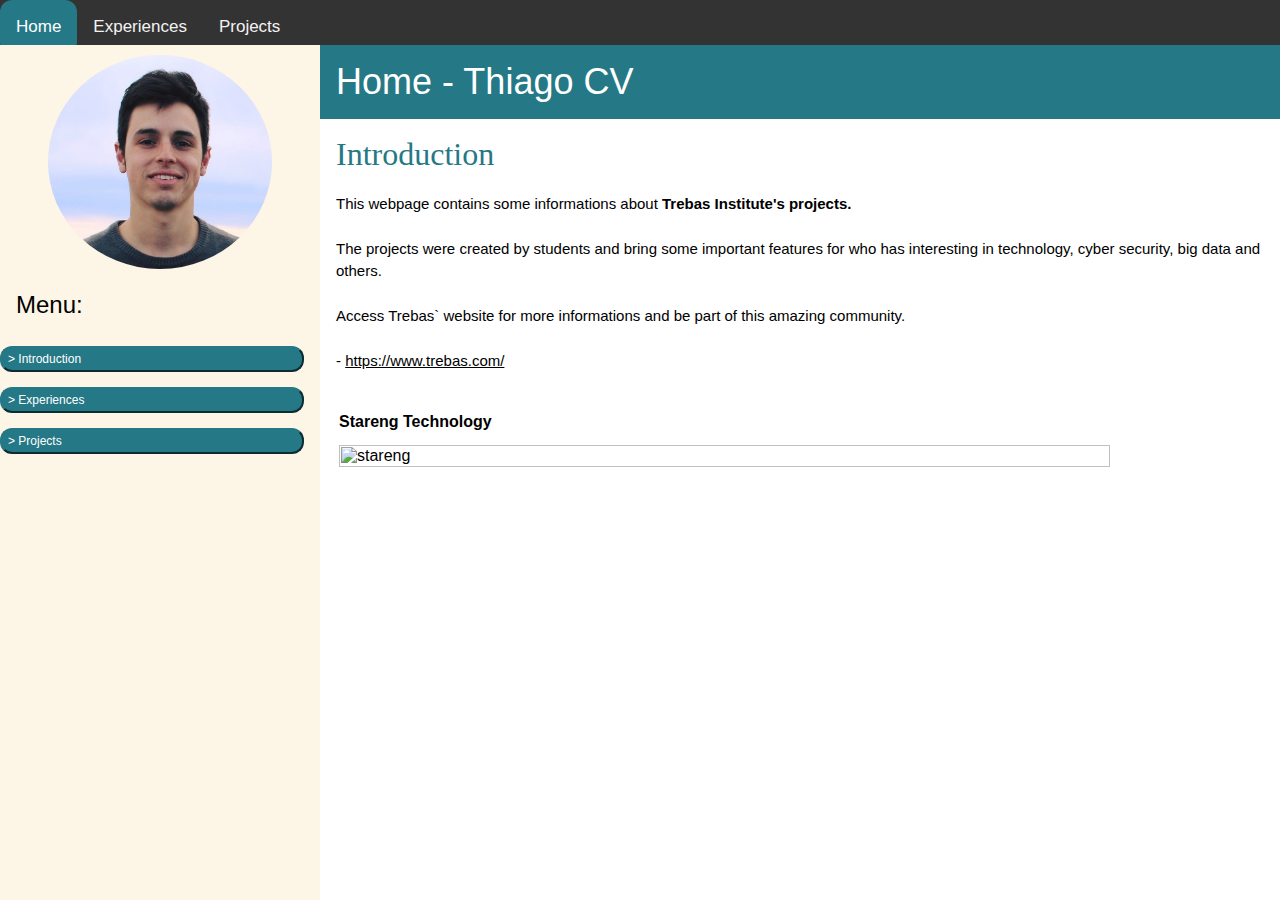
==== index.html @ d95fd7b1 "Project created and general files included" ====
<html>
    <head>
        <title>Home - Thiago CV</title>
        <link rel="stylesheet" href="css/general.css">
        <link rel="stylesheet" href="css/w3.css">
        
    </head>

    <body onload=introduction()>

        <div class="topnav">
            <a class="active" href="index.html">Home</a>
            <a href="experiences.html">Experiences</a>
            <a href="projects.html">Projects</a>
        </div>

        <!-- Sidebar -->
        <div class="w3-sidebar w3-sand w3-bar-block" style="width:25%">
            <img src='img/personal/thiago.jpeg' alt='thiago_photo' style="width:70%" class="center border-radius50">
            <h3 class="w3-bar-item">Menu:</h3>
            <p></p>
            <p><button class="barButton" onclick=introduction()>> Introduction</button></p>
            <p><button class="barButton" onclick=experiences()>> Experiences</button></p>
            <p><button class="barButton" onclick=projects()>> Projects</button></p>
        </div>

        <!-- Page -->
        <div style="margin-left:25%">

            <div class="w3-container w3-teal" >
                <h1>Home - Thiago CV</h1>
            </div>
            
            <div class="w3-container">
                <h2 style="margin-top: 14%; font-size: xx-large; font-family: Impact; color: #257886;" id="title">Home</h2>
                <p id="text1">Opt: Home page</p>
                <table id="messages" style="width: 85%"></table>
            </div>

        </div>

        <script src="js/index-page.js"></script>
        
    </body>
</html>
---- css/general.css ----
/* Side nav bar*/
.barButton {
    margin: 0px;
    margin-top: 0px;
    white-space:normal;
    width: 95%;
    background-color: #257886;
    border-radius: 12px;
    border-color: #257886;
    color: white;
    padding: 2px 6px;
    text-align: left;
    display: inline-block;
    font-size: 12px;
    cursor: pointer;
    -webkit-transition-duration: 0.4s; /* Safari */
    transition-duration: 0.4s;
}
/* Top nav bar*/
.topnav {
    overflow: hidden;
    background-color: #333;
    position: fixed; /* Set the navbar to fixed position */
    top: 0; /*Position the navbar at the top of the page */
    width: 100%; /* Full width */
    margin-bottom: 4px; 
}
.topnav a {
    float: left;
    color: #f2f2f2;
    text-align: center;
    padding: 14px 16px;
    text-decoration: none;
    font-size: 17px;
}
.topnav a:hover {
    background-color: #ddd;
    color: black;
}
.topnav a.active {
    background-color: #257886;
    color: white;
    border-radius: 12px;
    border-color: #257886;
}

.center {
    display: block;
    margin-left: auto;
    margin-right: auto;
    margin-top: 10px;
}

.border-radius50 {
    border-radius: 50%;
    border-color: #fff;
}
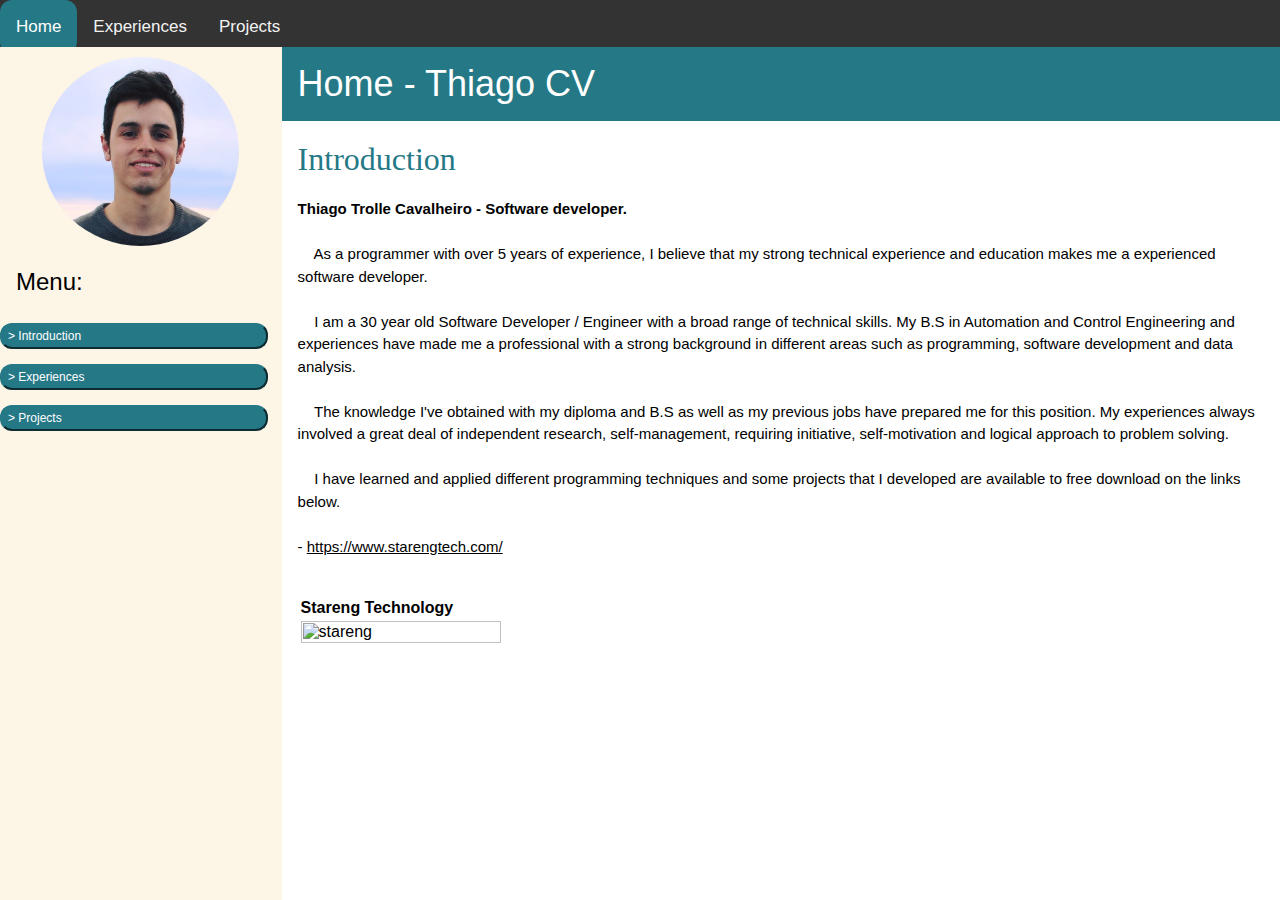
==== commit f0f43d99: "Text for introduction page" ====
--- a/index.html
+++ b/index.html
@@ -15,7 +15,7 @@
         </div>
 
         <!-- Sidebar -->
-        <div class="w3-sidebar w3-sand w3-bar-block" style="width:25%">
+        <div class="w3-sidebar w3-sand w3-bar-block" style="width:22%">
             <img src='img/personal/thiago.jpeg' alt='thiago_photo' style="width:70%" class="center border-radius50">
             <h3 class="w3-bar-item">Menu:</h3>
             <p></p>
@@ -25,7 +25,7 @@
         </div>
 
         <!-- Page -->
-        <div style="margin-left:25%">
+        <div style="margin-left:22%">
 
             <div class="w3-container w3-teal" >
                 <h1>Home - Thiago CV</h1>
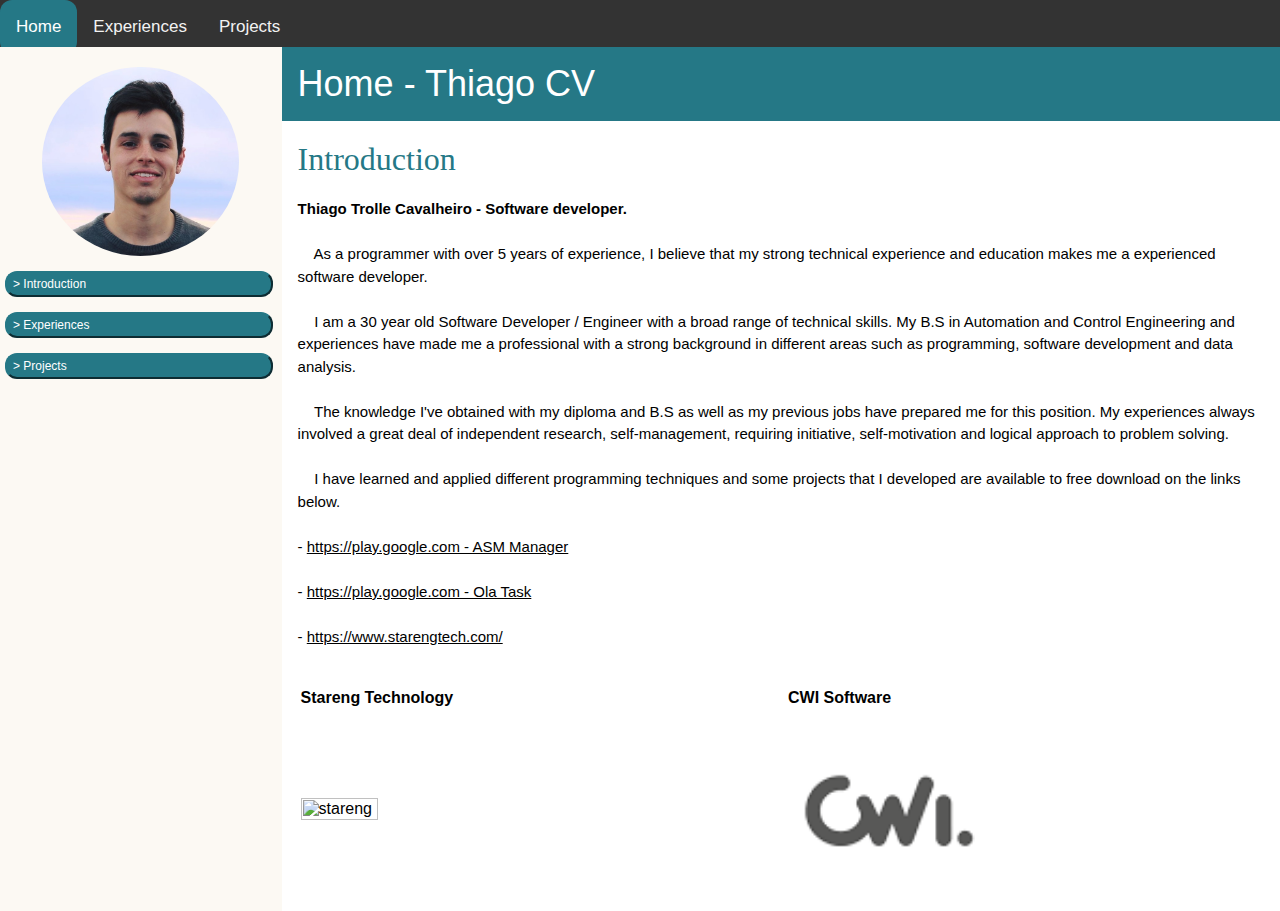
==== commit b8f8e363: "Adding content to introduction page" ====
--- a/index.html
+++ b/index.html
@@ -15,9 +15,9 @@
         </div>
 
         <!-- Sidebar -->
-        <div class="w3-sidebar w3-sand w3-bar-block" style="width:22%">
-            <img src='img/personal/thiago.jpeg' alt='thiago_photo' style="width:70%" class="center border-radius50">
-            <h3 class="w3-bar-item">Menu:</h3>
+        <div class="w3-sidebar w3-light-sand w3-bar-block" style="width:22%">
+            <img src='img/personal/thiago.jpeg' alt='thiago_photo' style="width:70%" class="center border-radius50 margin-top10">
+            <!--<h3 class="w3-bar-item">Menu:</h3>-->
             <p></p>
             <p><button class="barButton" onclick=introduction()>> Introduction</button></p>
             <p><button class="barButton" onclick=experiences()>> Experiences</button></p>
@@ -39,7 +39,7 @@
 
         </div>
 
-        <script src="js/index-page.js"></script>
+        <script src="js/content-functions.js"></script>
         
     </body>
 </html>
--- a/css/general.css
+++ b/css/general.css
@@ -1,6 +1,6 @@
 /* Side nav bar*/
 .barButton {
-    margin: 0px;
+    margin-left: 5px;
     margin-top: 0px;
     white-space:normal;
     width: 95%;
@@ -55,3 +55,7 @@
     border-radius: 50%;
     border-color: #fff;
 }
+
+.margin-top10 {
+    margin-top: 20px;
+}
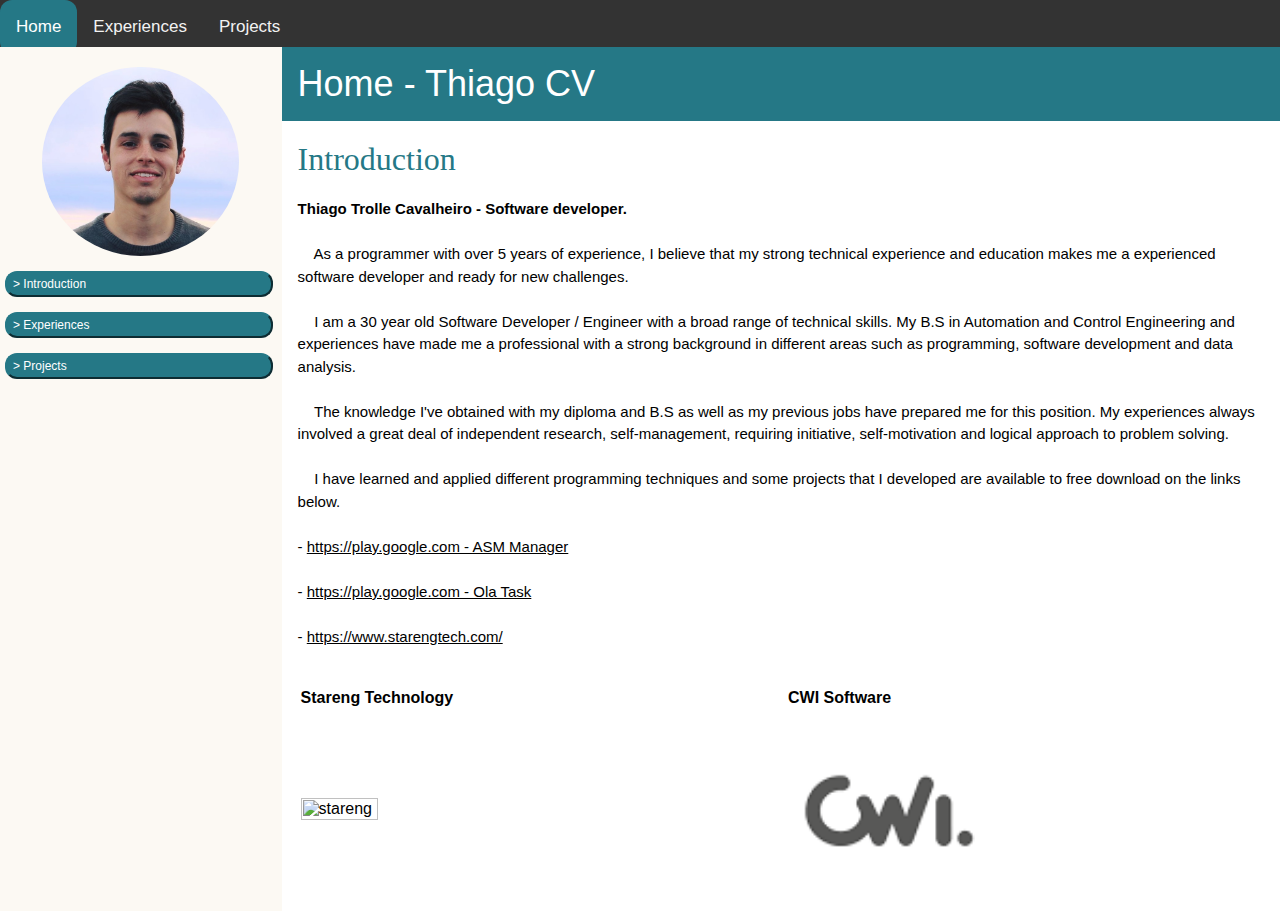
==== commit 482fac36: "Removing PHP file" ====
--- a/index.html
+++ b/index.html
@@ -31,7 +31,9 @@
                 <h1>Home - Thiago CV</h1>
             </div>
             
+            
             <div class="w3-container">
+                
                 <h2 style="margin-top: 14%; font-size: xx-large; font-family: Impact; color: #257886;" id="title">Home</h2>
                 <p id="text1">Opt: Home page</p>
                 <table id="messages" style="width: 85%"></table>
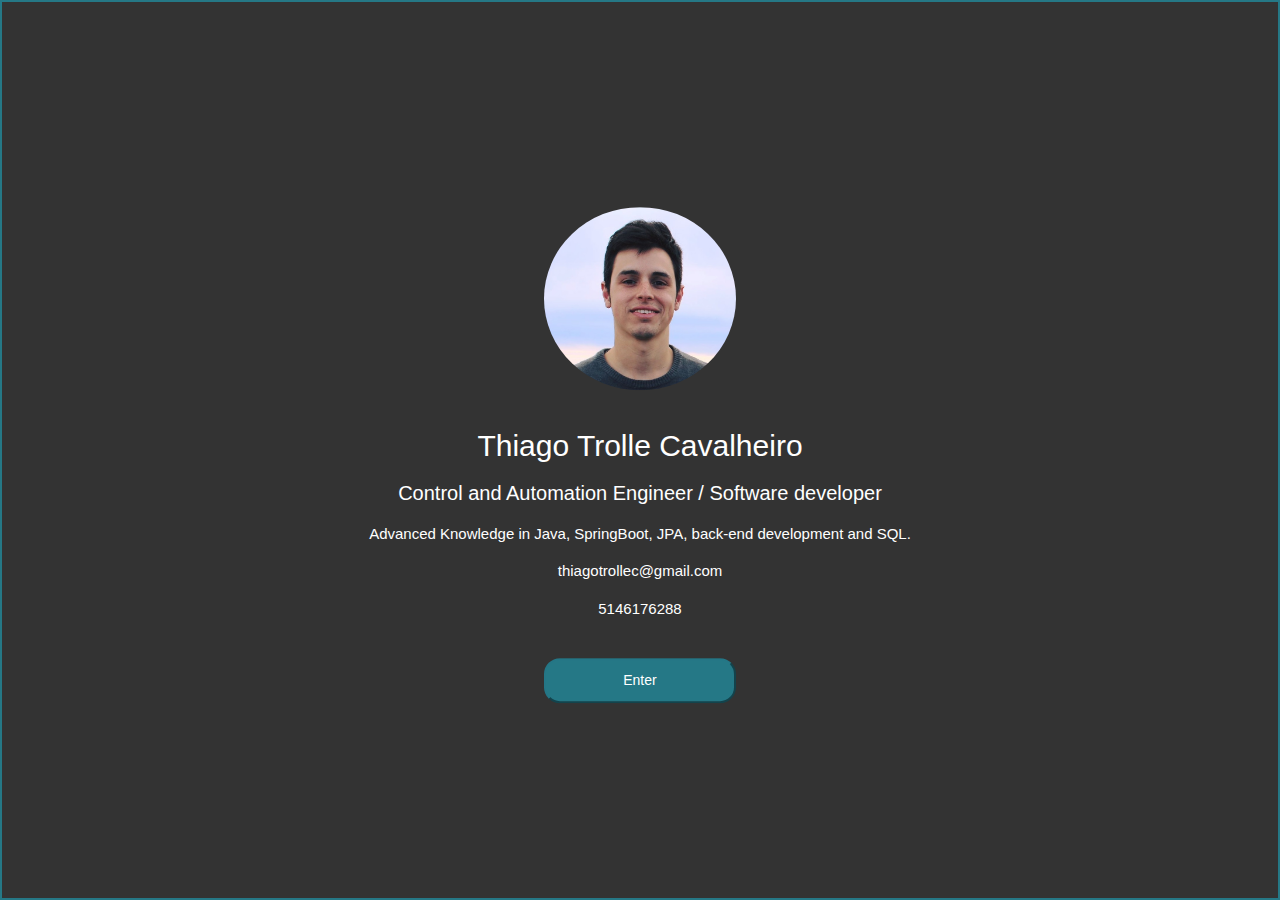
==== commit 7e63c806: "New index page, home, experiences and credentials page update" ====
--- a/index.html
+++ b/index.html
@@ -3,45 +3,28 @@
         <title>Home - Thiago CV</title>
         <link rel="stylesheet" href="css/general.css">
         <link rel="stylesheet" href="css/w3.css">
-        
+        <link rel="icon" type="image/x-icon" href="/img/personal/favicon.ico">
     </head>
 
-    <body onload=introduction()>
+    <body style="background-color: #333;" onload=introduction()>
 
-        <div class="topnav">
-            <a class="active" href="index.html">Home</a>
-            <a href="experiences.html">Experiences</a>
-            <a href="projects.html">Projects</a>
+        <div class="entry-page middle" >
+            <div class="middle" >
+                <center>
+                    <!--<p >Welcome to Thiago`s webpage</p>-->
+                    <img src='img/personal/thiago.jpeg' alt='thiago_photo' style="width:15%" class="border-radius50 margin-top20">
+                    <br><br>
+                    <h2 >Thiago Trolle Cavalheiro</h2>
+                    <h4 >Control and Automation Engineer / Software developer</h4>
+                    <p >Advanced Knowledge in Java, SpringBoot, JPA, back-end development and SQL.</p>
+                    <p >thiagotrollec@gmail.com</p>
+                    <p >5146176288</p>
+                    <br>
+                    <a class="active center-x" href="home.html"><button class="entryButton">Enter</button></a>
+                </center>
+                
+            </div>
         </div>
 
-        <!-- Sidebar -->
-        <div class="w3-sidebar w3-light-sand w3-bar-block" style="width:22%">
-            <img src='img/personal/thiago.jpeg' alt='thiago_photo' style="width:70%" class="center border-radius50 margin-top10">
-            <!--<h3 class="w3-bar-item">Menu:</h3>-->
-            <p></p>
-            <p><button class="barButton" onclick=introduction()>> Introduction</button></p>
-            <p><button class="barButton" onclick=experiences()>> Experiences</button></p>
-            <p><button class="barButton" onclick=projects()>> Projects</button></p>
-        </div>
-
-        <!-- Page -->
-        <div style="margin-left:22%">
-
-            <div class="w3-container w3-teal" >
-                <h1>Home - Thiago CV</h1>
-            </div>
-            
-            
-            <div class="w3-container">
-                
-                <h2 style="margin-top: 14%; font-size: xx-large; font-family: Impact; color: #257886;" id="title">Home</h2>
-                <p id="text1">Opt: Home page</p>
-                <table id="messages" style="width: 85%"></table>
-            </div>
-
-        </div>
-
-        <script src="js/content-functions.js"></script>
-        
     </body>
 </html>
--- a/css/general.css
+++ b/css/general.css
@@ -1,4 +1,22 @@
 /* Side nav bar*/
+.entryButton {
+    margin-left: 0px;
+    margin-top: 0px;
+    white-space:normal;
+    width: 15%;
+    background-color: #257886;
+    border-radius: 16px;
+    border-color: #257786ad;
+    color: white;
+    padding: 10px 15px;
+    text-align: center;
+    display: inline-block;
+    font-size: 14px;
+    margin-bottom: 10px; 
+    cursor: pointer;
+    -webkit-transition-duration: 0.4s; /* Safari */
+    transition-duration: 0.4s;
+}
 .barButton {
     margin-left: 5px;
     margin-top: 0px;
@@ -51,11 +69,33 @@
     margin-top: 10px;
 }
 
+.entry-page {
+    margin: auto;
+    position: relative;
+    background-color: #333;
+    color: white;
+
+    position: relative;
+    border: 2px solid #257886;
+
+    width: 100%;
+    height: 100%;
+}
+.middle {
+    margin: auto;
+    position: absolute;
+    top: 50%;
+    left: 50%;
+    transform: translate(-50%, -50%);
+    width: 100%;
+}
+
 .border-radius50 {
     border-radius: 50%;
     border-color: #fff;
 }
 
-.margin-top10 {
+.margin-top20 {
     margin-top: 20px;
 }
+
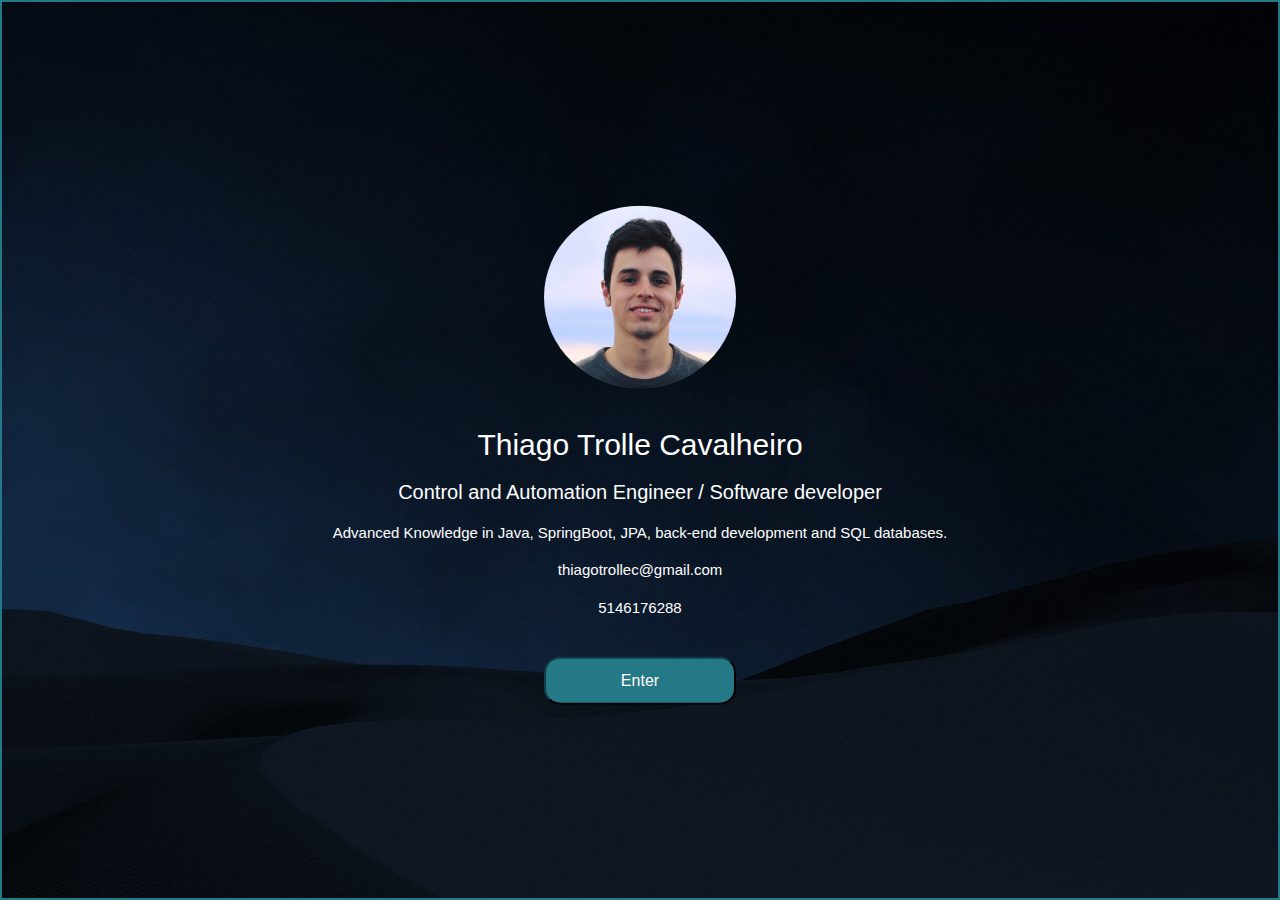
==== commit 121d571a: "Adding background and fixing text positions" ====
--- a/index.html
+++ b/index.html
@@ -6,7 +6,7 @@
         <link rel="icon" type="image/x-icon" href="/img/personal/favicon.ico">
     </head>
 
-    <body style="background-color: #333;" onload=introduction()>
+    <body onload=introduction()>
 
         <div class="entry-page middle" >
             <div class="middle" >
@@ -16,7 +16,7 @@
                     <br><br>
                     <h2 >Thiago Trolle Cavalheiro</h2>
                     <h4 >Control and Automation Engineer / Software developer</h4>
-                    <p >Advanced Knowledge in Java, SpringBoot, JPA, back-end development and SQL.</p>
+                    <p >Advanced Knowledge in Java, SpringBoot, JPA, back-end development and SQL databases.</p>
                     <p >thiagotrollec@gmail.com</p>
                     <p >5146176288</p>
                     <br>
--- a/css/general.css
+++ b/css/general.css
@@ -6,12 +6,12 @@
     width: 15%;
     background-color: #257886;
     border-radius: 16px;
-    border-color: #257786ad;
+    border-color: #103d46;
     color: white;
     padding: 10px 15px;
     text-align: center;
     display: inline-block;
-    font-size: 14px;
+    font-size: 16px;
     margin-bottom: 10px; 
     cursor: pointer;
     -webkit-transition-duration: 0.4s; /* Safari */
@@ -24,7 +24,7 @@
     width: 95%;
     background-color: #257886;
     border-radius: 12px;
-    border-color: #257886;
+    border-color: #103d46;
     color: white;
     padding: 2px 6px;
     text-align: left;
@@ -37,17 +37,19 @@
 /* Top nav bar*/
 .topnav {
     overflow: hidden;
-    background-color: #333;
+    /*background-color: #333;*/
+    background-image: url("../img/background.jpeg");
+    background-size: cover;
     position: fixed; /* Set the navbar to fixed position */
     top: 0; /*Position the navbar at the top of the page */
     width: 100%; /* Full width */
-    margin-bottom: 4px; 
+    
 }
 .topnav a {
     float: left;
     color: #f2f2f2;
     text-align: center;
-    padding: 14px 16px;
+    padding: 14px 25px;
     text-decoration: none;
     font-size: 17px;
 }
@@ -58,7 +60,7 @@
 .topnav a.active {
     background-color: #257886;
     color: white;
-    border-radius: 12px;
+    border-radius: 10px;
     border-color: #257886;
 }
 
@@ -72,7 +74,8 @@
 .entry-page {
     margin: auto;
     position: relative;
-    background-color: #333;
+    background-image: url("../img/background.jpeg");
+    background-size: cover;
     color: white;
 
     position: relative;
@@ -99,3 +102,6 @@
     margin-top: 20px;
 }
 
+.table{
+    width: 85%;
+}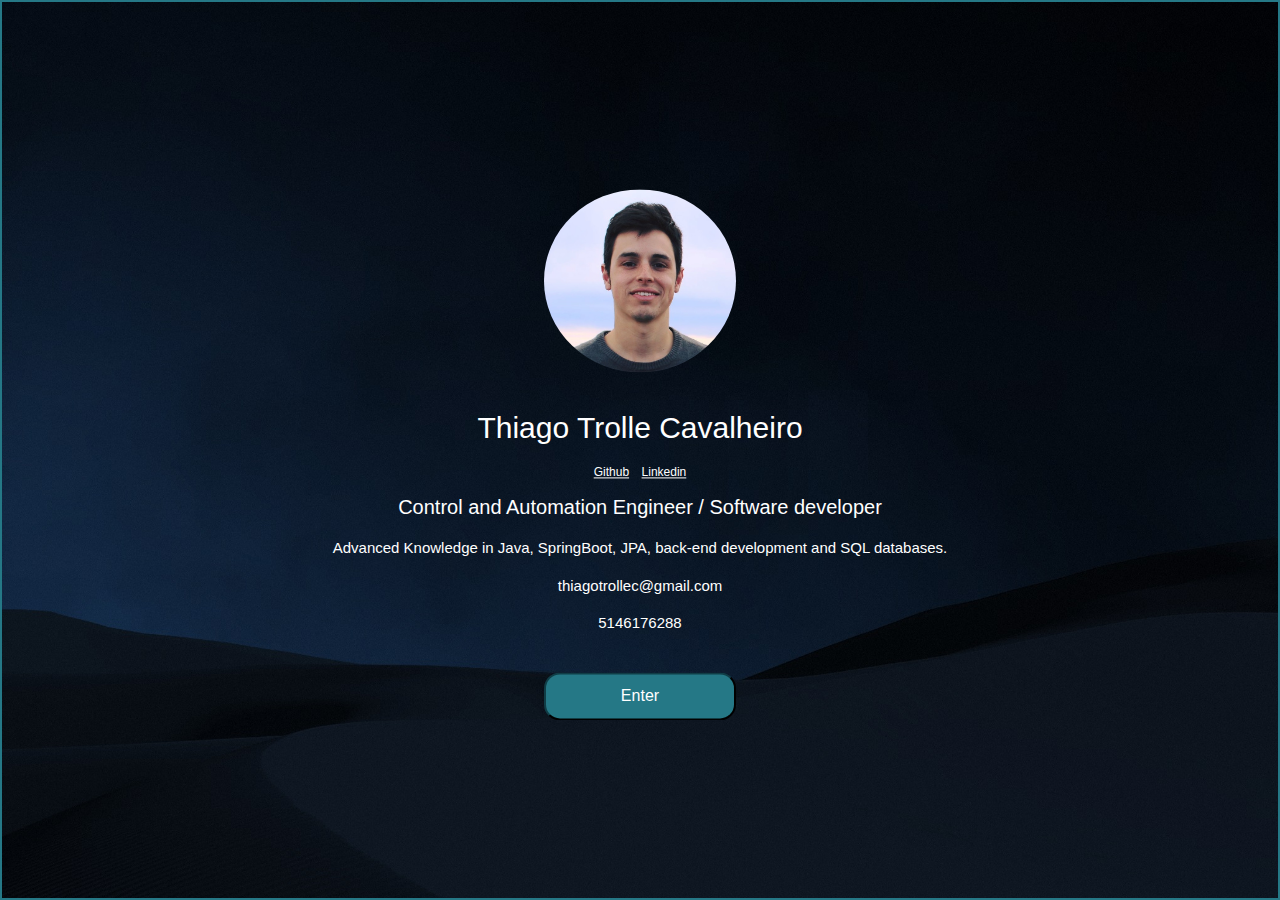
==== commit e97f708e: "Adding cv.pdf page" ====
--- a/index.html
+++ b/index.html
@@ -15,6 +15,8 @@
                     <img src='img/personal/thiago.jpeg' alt='thiago_photo' style="width:15%" class="border-radius50 margin-top20">
                     <br><br>
                     <h2 >Thiago Trolle Cavalheiro</h2>
+                    <a style="font-size: 12px;" href='https://github.com/Trocky2012'>Github</a> &nbsp
+                    <a style="font-size: 12px;" href='https://www.linkedin.com/in/thiagotrollec/'>Linkedin</a><br>
                     <h4 >Control and Automation Engineer / Software developer</h4>
                     <p >Advanced Knowledge in Java, SpringBoot, JPA, back-end development and SQL databases.</p>
                     <p >thiagotrollec@gmail.com</p>
